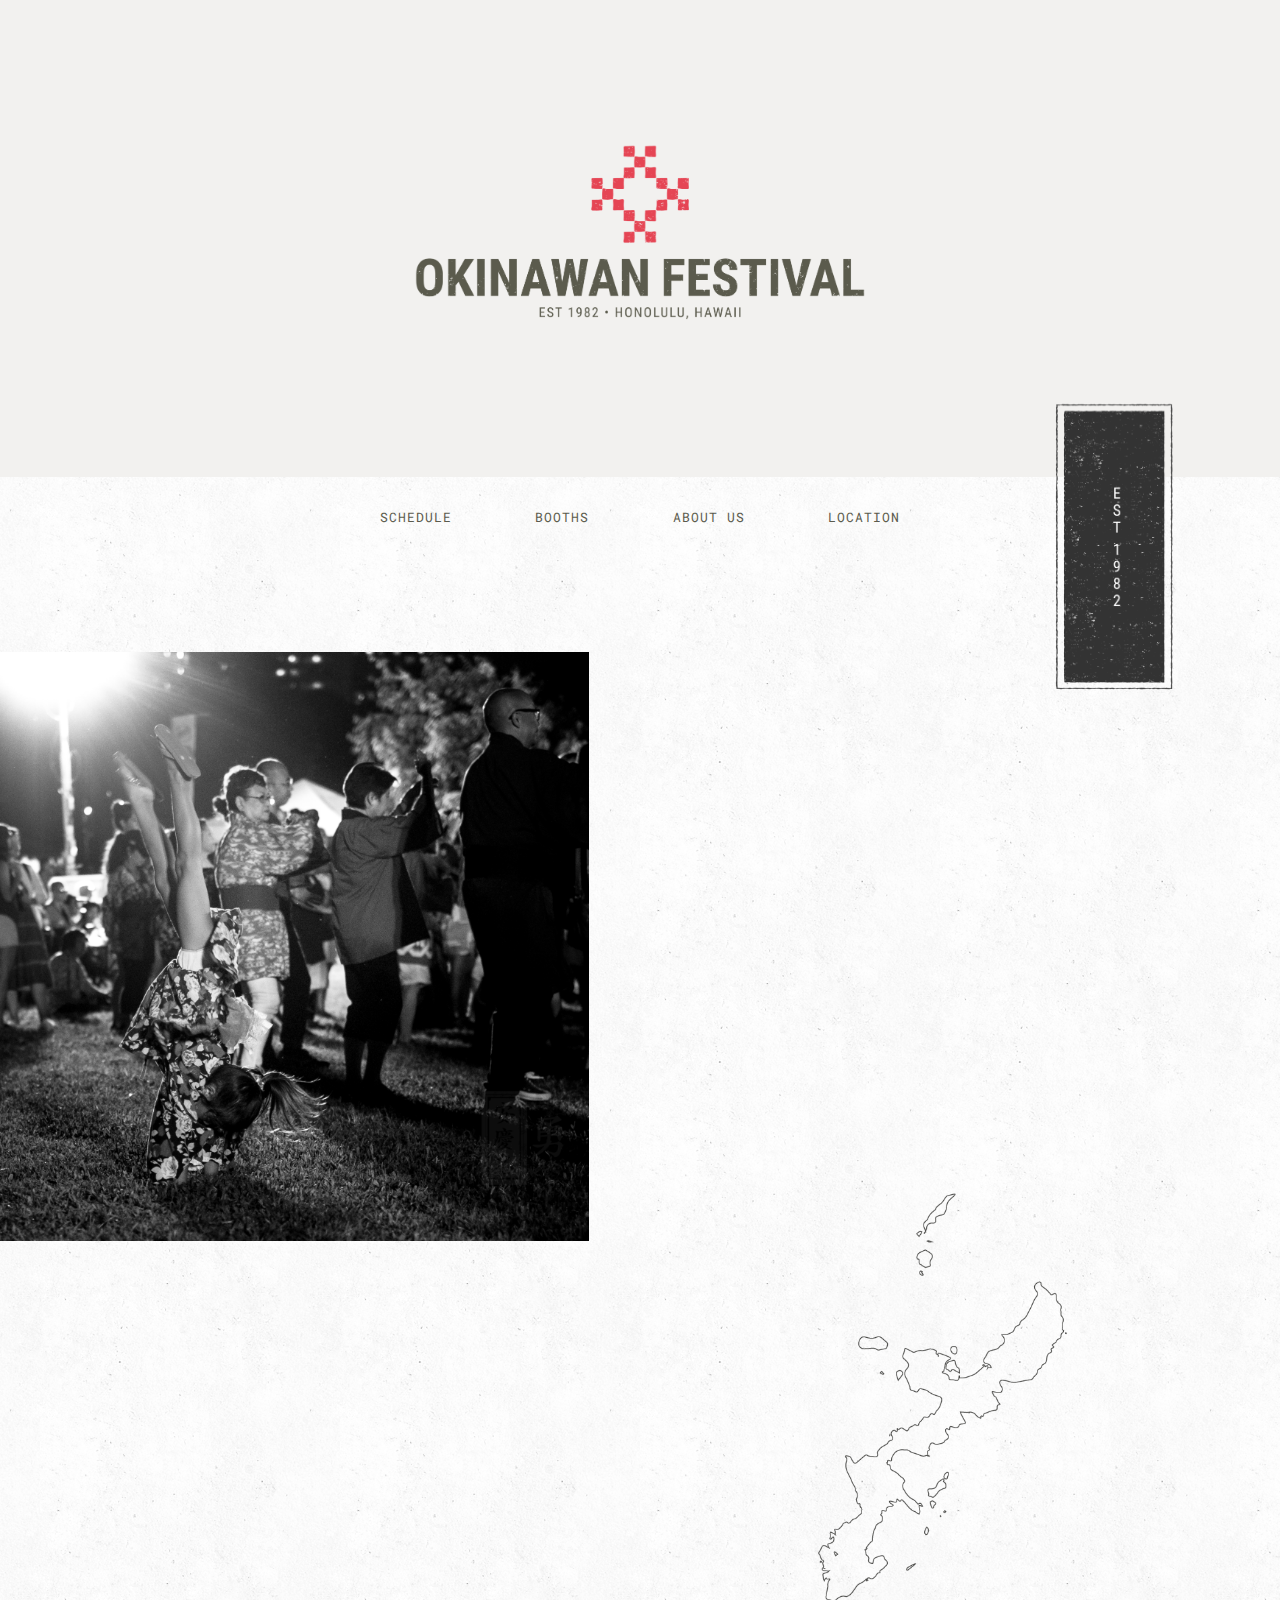
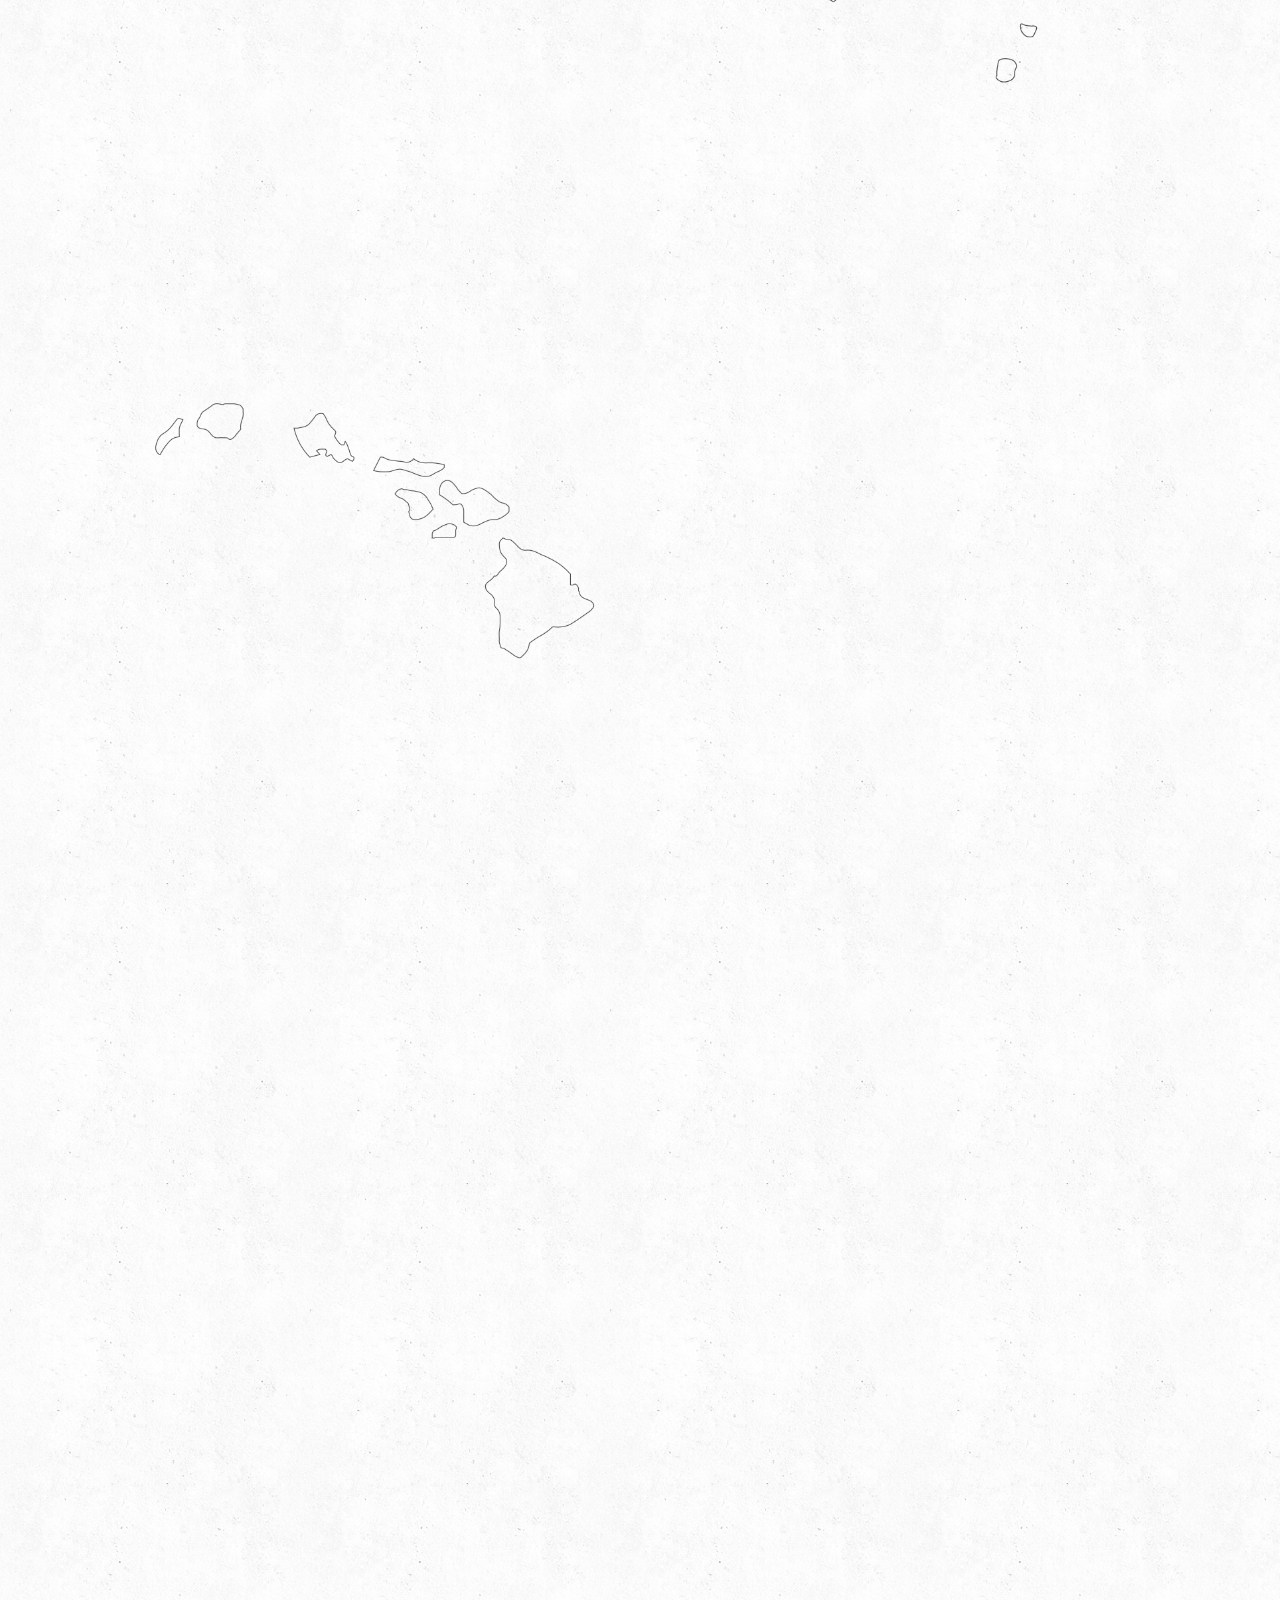
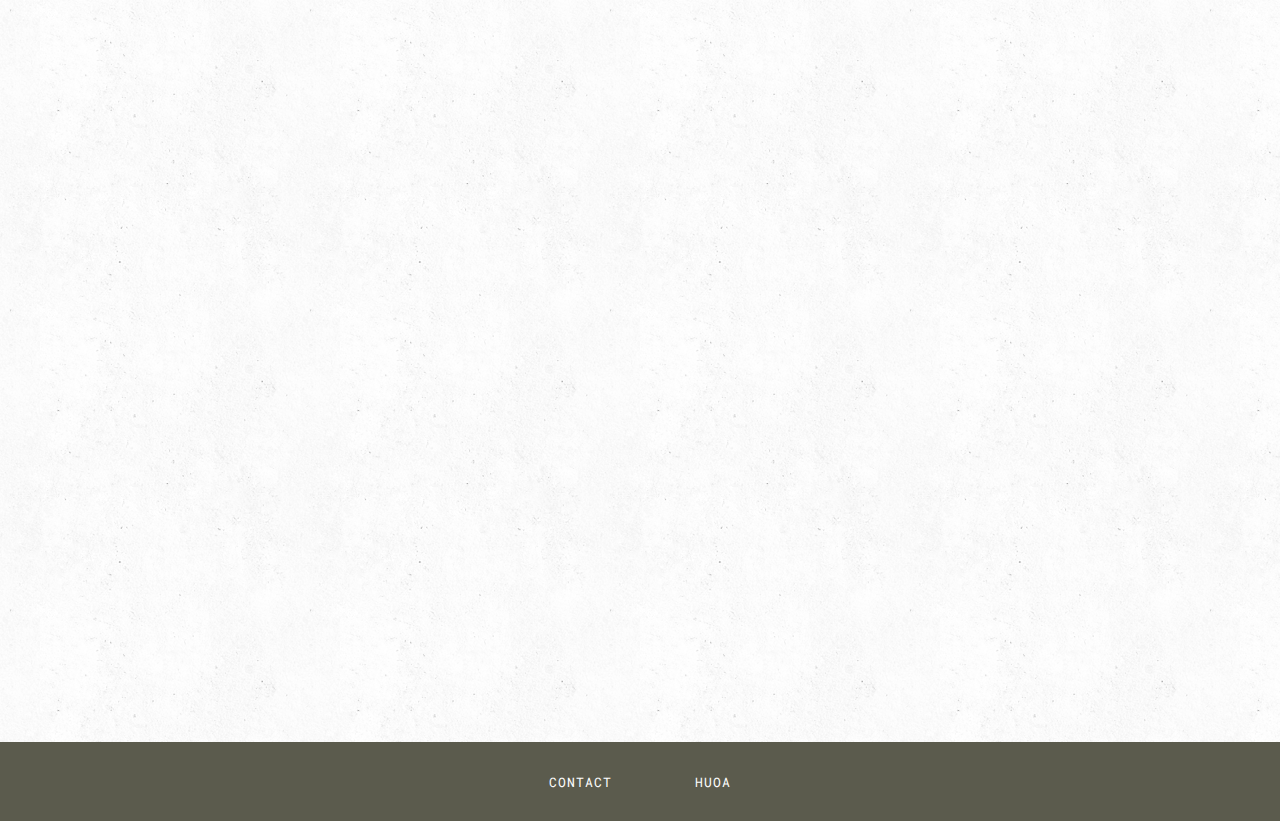
==== index.html @ 2ded5809 "crit" ====
<!doctype html>
<html lang="en">
<head>
<meta charset="utf-8" />
<title>Okinawan Festival</title> 

<!-- HTML5 -->
<!--[if lt IE 9]>
    <script src="http://html5shim.googlecode.com/svn/trunk/html5.js"></script>
<![endif]-->
    
<!-- VIEWPORT FOR MOBILE -->
<meta name="viewport" content="width=device-width, initial-scale=1" />
    
<!-- MAIN CSS FILE -->    
<link href="css/style.css" rel="stylesheet" type="text/css" />
    

 

    
<link href="https://fonts.googleapis.com/css?family=Roboto+Condensed:300,400,700" rel="stylesheet"> 
    
<link href="https://fonts.googleapis.com/css?family=Noto+Serif:400,400i,700,700i" rel="stylesheet">
    
<link href="https://fonts.googleapis.com/css?family=Roboto+Mono:300,400,500,700" rel="stylesheet">
    
<link href="https://fonts.googleapis.com/css?family=Roboto:100,100i,300,400,500,700,900" rel="stylesheet">

    

    
  

 
</head>

<body> 
    
<header class="site-header toggle-nav">
    
    <div class="site-branding">
        
            
            <h1><a href="index.html"></a></h1>
        </div>
    
    
     <section class="hero text-centered">
            <img src="img/okinawan-festival-logo.png" class="scale-with-grid logo">
           
        </section>
    
   
        <nav class="site-navigation">
        
            
            
            
            <div class="menu-button navicon">NAVICON</div>
            <ul class="nav">
                
                
                <li><a href="schedule.html">SCHEDULE</a></li>
                <li><a href="booths.html">BOOTHS</a></li>
                <li><a href="about.html">ABOUT US</a>
                </li> 
                <li><a href="location.html">LOCATION</a>
                </li> 
            </ul>
        </nav>
         
</header>

<main class="site-main home">
    

<img src="img/banner-2.png" class="banner">
        

<div class="one-half column story-image">
    <img src="img/girl-handstand.jpg" class="scale-with-grid girl" alt="placeholder">
</div>
        
          

    <div class="container half-container">
        
        <div class="row orderswap ourstory">
                
            
            
            
                
                <div id="ourstory" class="one-half column">
                    
                  
                    
                    
                    <div class="partial-column">
                        
                        
                    <div class="rectangle"></div><h2>OUR STORY</h2>
                    <p>Attracting more than 50,000 visitors annually, the Okinawan Festival has become the premiere annual event of the Hawaii United Okinawa Association. Proceeds from the festival support the HUOA's mission of preserving, promoting and sharing the Okinawan culture.</p>
                    <h3><a class="button" href="about.html">LEARN MORE</a></h3>
                </div>
                </div>
            
            
        
                
            </div>
        
        
    </div><!-- END CONTAINER -->
    
    
 
        
   <img src="/img/okinawa.png" class="okinawa-islands">
        
        
        

    <div class="container">
        
        
        <section>
            <div class="row orderswap ourentertainment">
                <div class="one-half column ent-image">
                    <img src="img/drummer.jpg" class="scale-with-grid" alt="placeholder">
                </div>
                
                <div class="one-half column ent">
                    <div class="partial-column">
                    <div class="rectangle"></div>
                    <h2>OUR<br>ENTERTAINMENT</h2>
                    <p>Enjoy continuous live performances by entertainers from Okinawa &amp; the local Okinawan community. Join us for our Festival Bon Dance, Saturday night only, to help honor our ancestors through ceremonial music &amp; dance.</p>
                    <h3><a class="button" href="schedule.html">VIEW SCHEDULE</a></h3>
                        
                        
                        
                </div>
                </div>
            </div>
            
        </section>

            
              </div> <!-- END CONTAINER --> 
          
             
    
     <img src="/img/hawaiian-islands.png" class="hawaiian-islands">
    
            
        <div class="container">
            
            <div class="row ourgoods">
                <div class="one-half column goods-image">
                    <img src="img/andagi.jpg" class="scale-with-grid" alt="placeholder">
                </div>
                
                <div class="one-half column goods">
                    <div class="partial-column">
                    <div class="rectangle"></div><h2>OUR GOODS &amp; EXHIBITS</h2>
                    <p>Sample from a variety of delicious Okinawan-style dishes. Explore original arts and crafts by local artisans and learn about Okinawan history and culture at our cultural exhibits.  </p>
                    <h3><a class="button" href="booths.html">VIEW BOOTHS</a></h3>
                        
                        
                       
                </div>
                </div>
                
            </div>
            
            
            </div> <!-- END CONTAINER --> 
    
    
   
          
            
    
    
    
    
        <div class="container">
            
            
            
           
            
            <div class="row orderswap ourlocation">
                
                <div class="one-half column location-image">
                    <img src="img/DSF1550.jpg" class="diamondhead scale-with-grid" alt="placeholder">
                    
                </div>
                
                
                <div class="one-half column location">
                    <div class="partial-column">
                    <div class="rectangle"></div><h2>OUR LOCATION</h2>
                    <p>Need directions? Find out how to get here and where to park. Learn where everything is located at the festival and map out your day.</p>
                    <h3><a class="button" href="location.html">VIEW EVENT MAP</a></h3>
                </div>
                </div>
                
                
                
            </div> 
            
            
        
        
    </div><!-- END CONTAINER -->
    
    
    
    
    <!--    
    <section class="superlightgrey">
        <div class="container">
            <div class="row">
                <div class="one-whole column text-centered">
                    <h2>Heading 2</h2>
                    <blockquote>
                        This is a blockquote. Donec sed rhoncus massa. Suspendisse rutrum viverra felis. Vestibulum augue lacus, ullamcorper non suscipit nec, ornare et mauris. Proin mattis fermentum nibh quis gravida.
                        <cite>Citation Source</cite>
                    </blockquote>
                </div>
            </div>
        </div>
    </section> 
    -->
    
</main>
    
<footer class="site-footer">
   
        <nav class="site-navigation">
            <ul class="nav group">
                <li><a href="index.html">CONTACT</a></li>
                <li><a href="pages.html">HUOA</a></li>
            </ul>
        </nav>
   
</footer>

<!-- MAIN JS -->
<script src="js/script.js"></script>
    
<script src="js/jquery-3.2.0.min.js"></script>

    <script src="js/jquery.waypoints.min.js"></script>
    
    
<!-- WAYPOINTS -->

       <script type="text/javascript">

        $(document).ready(function() {



                // SCROLLTOP
            
      
            
            $(window).scroll(function() {

                if( $(this).scrollTop() > 200) {
                    $('.story-image').addClass('story-image-fadein');
                    $('.site-header.sticky .logo-collapsed').addClass('animated fadeIn');
                    
                    
                
                } else {
                    $('.site-header').removeClass('sticky');
                    
                 
                }

            });
            
            
            

            $(window).scroll(function() {

                if( $(this).scrollTop() > 180) {
                    $('.ourstory').addClass('ourstoryfadein');
                    $('.site-header.sticky .logo-collapsed').addClass('animated fadeIn');
                    
                    
                
                } else {
                    $('.site-header').removeClass('sticky');
                    
                 
                }

            });
            
            
            
            $(window).scroll(function() {

                if( $(this).scrollTop() > 900) {
                    $('.ent').addClass('ourentertainmentfadein');
                    $('.site-header.sticky .logo-collapsed').addClass('animated fadeIn');
                    
                    
                
                } else {
                    $('.site-header').removeClass('sticky');
                    
                 
                }

            });
            
            
           
            $(window).scroll(function() {

                if( $(this).scrollTop() > 1100) {
                    $('.ent-image').addClass('ent-image-fadein');
                    $('.site-header.sticky .logo-collapsed').addClass('animated fadeIn');
                    
                    
                
                } else {
                    $('.site-header').removeClass('sticky');
                    
                 
                }

            });
            
            
            
            
            $(window).scroll(function() {

                if( $(this).scrollTop() > 1800) {
                    $('.goods').addClass('goods-fadein');
                    $('.site-header.sticky .logo-collapsed').addClass('animated fadeIn');
                    
                    
                
                } else {
                    $('.site-header').removeClass('sticky');
                    
                 
                }

            });
            
            
            
             $(window).scroll(function() {

                if( $(this).scrollTop() > 2000) {
                    $('.goods-image').addClass('goods-image-fadein');
                    $('.site-header.sticky .logo-collapsed').addClass('animated fadeIn');
                    
                    
                
                } else {
                    $('.site-header').removeClass('sticky');
                    
                 
                }

            });
            
            
            
             $(window).scroll(function() {

                if( $(this).scrollTop() > 2600) {
                    $('.location').addClass('location-fadein');
                    $('.site-header.sticky .logo-collapsed').addClass('animated fadeIn');
                    
                    
                
                } else {
                    $('.site-header').removeClass('sticky');
                    
                 
                }

            });
            
            
            
            $(window).scroll(function() {

                if( $(this).scrollTop() > 2900) {
                    $('.location-image').addClass('location-image-fadein');
                    $('.site-header.sticky .logo-collapsed').addClass('animated fadeIn');
                    
                    
                
                } else {
                    $('.site-header').removeClass('sticky');
                    
                 
                }

            });
            
            



             $(window).scroll(function() {

                if( $(this).scrollTop() > 235) {
                    $('.hero').addClass('sticky');
                } else {
                    $('.hero').removeClass('sticky');
                }

            });

    });

    </script> 
    
    
    
</body>
</html>
---- css/style.css ----
/* #BASE CSS (Initital Setup)
---------------------------------
    #BASE START
        #HTML5
    #BASE CONTENT
        #TYPOGRAPHY
            #BODY
            #HEADINGS
            #PARAGRAPHS
            #LINKS
            #LISTS
            #HELPERS
        #MEDIA
            #IMAGES
        #COMPONENTS
            #BUTTONS
    #BASE LAYOUT
        #MEDIAQUERIES
        #CONTAINER
        #GRID SYSTEM
            #CLEARFIX
    #BASE SITE
        #SITE STRUCTURE
            #HEADER
                #SITE-BRANDING (LOGO)
            #FOOTER
            #SECTIONS
            #SUB PAGES
        #SITE NAVIGATION
            #TOGGLE-NAV (Default for Small Screens)
--------------------------------- */
/* #HTML5 */
header, section, footer, aside, nav, main, article, figure {
  display: block; }

/* #TYPOGRAPHY  */
/* Reference
	62.5%  => 10px
	68.8%  => 11px
	75%    => 12px
	81.3%  => 13px
	87.5%  => 14px
	100%   => 16px
	112.5% => 18px
	125%   => 20px
*/
body p {
  font-family: 'Lora';
  font-size: 9.5pt;
  /* 14px; */
  /*font-size: 78%; /* 14px; */
  line-height: 1.75em;
  /* 14px x 1.5em = 21px */
  font-weight: 400;
  color: #666;
  margin-bottom: 0em; }

/* #HEADINGS
    Based on a Traditional Typographic Scale
    48, 36, 24, 21, 18, 16
*/
h1 {
  font-family: "Roboto Condensed", Helvetica, Arial, sans-serif;
  font-weight: normal;
  margin: 0em 0; }

h2 {
  font-family: "Roboto Condensed", Helvetica, Arial, sans-serif;
  margin: .5em 0; }

h1 {
  font-size: 1em;
  /* 48px / 16px = 3em */
  line-height: 1em;
  font-weight: 600;
  letter-spacing: 3px; }

h2 {
  font-size: 2em;
  /* 36px / 16px = 2.25em */
  line-height: 1.1em;
  font-weight: 700;
  color: #cbc0ae;
  letter-spacing: 1px; }

h3 {
  font-size: .7em;
  /* 24px / 16px = 1.5em */
  line-height: 1.2em;
  font-family: 'Roboto Mono', Helvetica, Arial, sans-serif; }

h4 {
  font-size: 1.3125em;
  /* 21px / 16px = 1.3125em */
  line-height: 1.3em; }

h5 {
  font-size: 1.125em;
  /* 18px / 16px = 1.125em */
  line-height: 1.4em; }

h6 {
  font-size: 1em;
  /* 16px / 16px = 1em */
  line-height: 1.5em; }

/* #PARAGRAPHS */
p {
  margin: 0 0 .5em 0; }

/* #LINKS */
a {
  color: #555;
  text-decoration: none;
  font-weight: 400;
  letter-spacing: 1px; }

a:hover {
  color: #dc5d64;
  letter-spacing: 1px; }

/* #LISTS */
ul, ol, li {
  margin: 0;
  padding: 0; }

ul, ol {
  padding-bottom: 1em; }

ul li ul, ul li ol, ol li ul, ol li ol {
  margin: 0;
  padding-bottom: 0; }

li {
  margin-left: 1.875em; }

/* #BLOCK QUOTES  */
blockquote {
  font-size: 1.142em;
  margin: 1.5em 0;
  padding: 1.5em;
  border-top: 0px solid #ccc;
  border-bottom: 0px solid #ccc; }

blockquote cite {
  display: block;
  opacity: .8;
  font-size: .875em; }

blockquote cite:before {
  content: '\2014';
  margin-right: .25em; }

/* #HELPERS */
.text-centered {
  text-align: center; }

.hidden {
  position: absolute;
  top: -9999px;
  left: -9999px; }

.subheader {
  color: #999;
  margin-top: 1em;
  font-style: normal;
  font-weight: normal;
  clear: both; }

/* HORIZONTAL RULES */
hr {
  border: 0;
  height: 1px;
  background: #ddd;
  margin: 2em 0; }

/* #CODE  */
pre, code {
  font-family: "Courier New", Courier, "Lucida Sans Typewriter", "Lucida Typewriter", monospace;
  font-size: .875em; }

pre {
  margin: 1.5em 0 3em 0;
  line-height: 1.2em; }

code {
  display: block;
  padding: 1em 1.875em;
  background: #f9f9f9;
  border: 1px solid #ccc;
  border-left: 2px solid #ccc;
  overflow-x: auto; }

/* #MEDIA  */
/* #IMAGES */
img.scale-with-grid {
  max-width: 100%;
  height: auto; }

img.float-left {
  float: left;
  margin-right: 1em;
  margin-bottom: 1em;
  clear: both; }

/* Circular images */
img.circular {
  border-radius: 100%; }

/* VIDEO */
.video {
  width: 100%;
  position: relative;
  padding-bottom: 56.25%;
  /* 16:9 */
  padding-top: 25px;
  height: 0;
  margin-bottom: 1em; }
  .video iframe {
    position: absolute;
    top: 0;
    left: 0;
    width: 100%;
    height: 100%; }

/* #COMPONENTS  */
/* #BUTTONS */
button {
  font-size: inherit; }

button, a.button {
  display: inline-block;
  background-color: none;
  border-bottom: 2px solid #dc5d64;
  padding: .35em 0em;
  margin-top: 0em;
  margin-bottom: .5em;
  cursor: pointer;
  line-height: 1em;
  -webkit-transition: all .3s ease;
  -o-transition: all .3s ease;
  transition: all .3s ease;
  color: #dc5d64; }

button.alt, a.button.alt {
  background-color: rgba(255, 255, 255, 0);
  border: 2px solid #dc5d64;
  color: #dc5d64;
  -webkit-transition: all .3s ease;
  -o-transition: all .3s ease;
  transition: all .3s ease; }

button:hover, a.button:hover {
  background-color: rgba(255, 255, 255, 0);
  border-bottom: solid 2px #333;
  text-decoration: none;
  -webkit-transition: all .5s ease;
  -o-transition: all .5s ease;
  transition: all .5s ease;
  color: #333; }

/* #ACCORDIAN */
.accordian {
  border-top: 1px solid #eee;
  border-bottom: 1px solid #eee;
  margin-top: 2em; }
  .accordian + .accordian {
    border-top: none;
    margin-top: 0; }
  .accordian .collapsible {
    opacity: 0;
    max-height: 0;
    -webkit-transition: 0.2s ease-in-out all;
    -o-transition: 0.2s ease-in-out all;
    transition: 0.2s ease-in-out all;
    padding: 0 1.5em;
    overflow: hidden; }
  .accordian.open .collapsible {
    opacity: 1;
    max-height: 2000px;
    padding: 1em 1.5em 3em 1.5em; }
  .accordian h4 {
    margin: 0;
    padding: 1.5em 1em; }
    .accordian h4 span.light {
      margin-left: .3em;
      font-weight: normal; }
    .accordian h4:hover {
      background: rgba(0, 0, 0, 0.03);
      cursor: pointer; }
  .accordian:last-of-type {
    margin-bottom: 3em; }
  .accordian p:last-of-type {
    margin-bottom: 0; }
  .accordian:after {
    content: "";
    display: table;
    clear: both; }

/* ACCORDIAN ARROWS */
.accordian .arrow {
  width: 0;
  height: 0;
  border-left: 5px solid transparent;
  border-right: 5px solid transparent;
  border-top: 5px solid #888;
  border-bottom: 1px solid transparent;
  display: inline-block;
  float: right;
  margin-top: .5em;
  margin-bottom: 0;
  margin-left: .5em;
  margin-right: .2em; }
  .accordian .arrow.up {
    border-bottom: 5px solid #888;
    border-top: none;
    margin-bottom: 2px; }

.accordian.open .arrow {
  border-bottom: 5px solid #888;
  border-top: none;
  margin-bottom: 2px; }

/* LAYOUT */
/*
#MEDIA QUERIES (Mobile First)
	#DEFAULT+ (Mobile First - Default Settings in the CSS Above)
	#SMALL- (Mobile Only Overrides) - max-width: 767px
	#MEDIUM+ (Tablet) - min-width: 768px
	#LARGE+ (Desktop) - min-width: 1050px
	#EXTRALARGE+ (Desktop+) - min-width: 1250px  */
/* SMALL+ (Mobile First Defaults) */
body {
  margin: 0;
  padding: 0; }

.container {
  width: 92%;
  margin: 0 auto;
  padding: 0 4%; }

/* SMALL- MEDIA QUERY (e.g. for mobile overrides) */
@media (max-width: 767px) {
  /* Inherits Small/Mobile Body Type from Above */
  /* Inherits Small/Mobile Fluid Width from Above */ }

/* #MEDIUM+ MEDIA QUERY */
@media (min-width: 768px) {
  /* Inherits Small/Mobile Body Type from Above */
  /* Inherits Small/Mobile Fluid Width from Above */ }

/* #LARGE+ MEDIA QUERY */
@media (min-width: 1050px) {
  /* LARGE BODY TYPE */
  body {
    font-size: 100%;
    /* 16px; */ }
  /* FIXED WIDTH */
  .container {
    width: 900px;
    padding: 0 50px; } }

/* #EXTRA-LARGE+ MEDIA QUERY */
@media (min-width: 1250px) {
  /* EXTRA-LARGE BODY TYPE */
  body {
    font-size: 112.5%;
    /* 18px; */ }
  /* FIXED WIDTH */
  .container {
    width: 1100px; } }

/* Default Grid (on SMALL+ Screen Sizes) */
.row {
  margin: 0; }

.column {
  margin: 0 0 .5em 0; }

/* Medium Grid (on MEDIUM+ Screen Sizes) */
@media (min-width: 768px) {
  .column {
    float: left;
    margin-right: 8%; }
  .column:last-child {
    margin-right: 0; }
  .column.centered {
    float: none;
    margin-left: auto;
    margin-right: auto; }
  .one-whole.column {
    width: 100%; }
  .one-half.column {
    width: 46%; }
  .one-third.column {
    width: 28%; }
  .two-thirds.column {
    width: 64%; }
  .one-fourth.column {
    width: 19%; }
  .one-fifth.column {
    width: 13.6%; }
  .four-fifths.column {
    width: 77%; } }

/* #CLEARFIXES */
.group:after,
.row:after,
.container:after,
.nav:after {
  content: "";
  display: table;
  clear: both;
  font-size: 0; }

/* Header & Footer */
body {
  background: #fff; }

/* Header & Footer */
.site-header a,
.site-footer a {
  color: #fff; }

.site-header a:hover,
.site-footer a:hover {
  color: #dc5d64;
  text-decoration: none; }

/* Header Only */
.site-header {
  background: #fff;
  border-bottom: 0px solid #ccc; }
  .site-header .container {
    padding-top: .5em; }
    @media (min-width: 768px) {
      .site-header .container {
        padding-top: .75em; } }

/* Site Branding */
.site-branding {
  display: block;
  width: 100%;
  padding-bottom: 25px; }
  .site-branding .logo-small {
    height: 100px;
    width: auto;
    padding-top: 20px;
    padding-left: 30px;
    padding-bottom: 25px; }
  .site-branding h1 {
    font-size: 1.5em;
    font-weight: normal;
    font-style: normal;
    margin: 0 auto;
    color: #999;
    padding: .5em 0 .1em 0; }
    .site-branding h1 a {
      font-weight: bold; }

@media (max-width: 767px) {
  .site-branding {
    display: block;
    width: 100%;
    padding-bottom: 50px; }
    .site-branding .logo-small {
      display: block;
      margin: 0 auto;
      padding-left: 0; } }

/* Footer Only */
.site-footer {
  background: #5b5b4d;
  border-top: 0px solid #ccc;
  margin-top: 0px; }
  .site-footer .site-navigation a {
    color: #fff; }
  .site-footer a:hover {
    color: #dc5d64;
    text-decoration: none; }
  .site-footer .container {
    padding-top: .25em;
    padding-bottom: .25em; }
    @media (min-width: 768px) {
      .site-footer .container {
        padding-bottom: .5em; } }

.logo {
  display: inline-block;
  width: 450px; }

/* Main Site Section (Main Content Area) */
.site-main {
  padding-top: 150px;
  background: url("/img/white-wall.png");
  background-repeat: repeat;
  background-size: auto;
  background-position: top; }
  .site-main a.button {
    margin-top: 1.5em; }
  .site-main .rectangle {
    height: 3px;
    width: 40px;
    background-color: #cbc0ae;
    display: block;
    float: left;
    margin: 1em .25em 20em 0em; }

@media (max-width: 767px) {
  .site-main.home {
    padding-top: 0; } }

div.subhead {
  display: block;
  margin: 0 auto;
  width: 45%;
  padding-top: 0em; }
  div.subhead h3 {
    font-family: 'Lora';
    font-size: .88em;
    font-weight: 400;
    font-style: normal;
    color: #777;
    line-height: 150%;
    padding-top: 0px;
    font-style: italic; }

.banner {
  position: absolute;
  width: 130px;
  right: 100px;
  top: 400px; }

@media (max-width: 767px) {
  .site-main .rectangle {
    display: none; } }

@media (max-width: 767px) {
  .site-main {
    padding-top: 0;
    padding-top: 25px; }
  .handstand {
    display: block; } }

@media (min-width: 768px) {
  .handstand {
    height: auto;
    width: 45%;
    position: absolute;
    display: block; }
  .half-container {
    position: relative; }
  .half-container .row {
    position: absolute;
    top: 0;
    padding-right: 30px; }
  #ourstory {
    padding-top: 200px; } }

.partial-column {
  width: 85%;
  height: auto;
  display: block; }

@media (max-width: 767px) {
  .partial-column {
    width: 85%;
    height: auto;
    display: block;
    margin: 0 auto;
    text-align: center; } }

.ourstory {
  opacity: 0;
  padding-top: 1.2em; }

.ourstoryfadein {
  opacity: 1;
  padding-top: 0em;
  -webkit-transition: all 1.5s ease;
  -o-transition: all 1.5s ease;
  transition: all 1.5s ease; }

.story-image {
  opacity: 1;
  margin-top: 0em;
  -webkit-transition: all 1.75s ease;
  -o-transition: all 1.75s ease;
  transition: all 1.75s ease; }

.girl {
  padding-top: 25px;
  width: 700px; }

@media (max-width: 767px) {
  .girl {
    padding-top: 0px;
    width: 700px; } }

.story-image-fadein {
  opacity: 1;
  margin-top: 0em;
  -webkit-transition: all 1.75s ease;
  -o-transition: all 1.75s ease;
  transition: all 1.75s ease; }

div.one-half.column img {
  display: block; }

.okinawa-islands {
  width: 16em;
  height: auto;
  position: absolute;
  right: 200px;
  top: 1180px; }

@media (max-width: 767px) {
  .okinawa-islands {
    display: none; } }

.hawaiian-islands {
  width: 25em;
  height: auto;
  position: absolute;
  left: 150px;
  top: 2000px; }

@media (max-width: 767px) {
  .hawaiian-islands {
    display: none; } }

@media (max-width: 767px) {
  div.one-half.column img {
    display: block; }
  #ourstory {
    padding-top: 0px; } }

.ourentertainment .one-half.column {
  padding-top: 10em; }

.ourentertainment img {
  padding-top: 15em; }

.ent {
  opacity: 0;
  margin-top: 1.2em; }

.ourentertainmentfadein {
  opacity: 1;
  margin-top: 0em;
  -webkit-transition: all 1.5s ease;
  -o-transition: all 1.5s ease;
  transition: all 1.5s ease; }

.ent-image {
  opacity: 0;
  margin-top: 1em; }

.ent-image-fadein {
  opacity: 1;
  margin-top: 0em;
  -webkit-transition: all 1.75s ease;
  -o-transition: all 1.75s ease;
  transition: all 1.75s ease; }

@media (max-width: 767px) {
  .ourentertainment {
    margin-bottom: 2em; }
    .ourentertainment .one-half.column {
      padding-top: 0px; }
    .ourentertainment img {
      padding-top: 0px; } }

.pattern {
  height: 250px;
  position: absolute; }

.ourgoods .one-half.column {
  padding-top: 10em; }

.ourgoods img {
  padding-top: 12em; }

@media (max-width: 767px) {
  .ourgoods {
    margin-bottom: 2em; }
    .ourgoods .one-half.column {
      padding-top: 0em; }
    .ourgoods img {
      padding-top: 0em; } }

.goods {
  opacity: 0;
  margin-top: 1.2em; }

.goods-fadein {
  opacity: 1;
  margin-top: 0em;
  -webkit-transition: all 1.5s ease;
  -o-transition: all 1.5s ease;
  transition: all 1.5s ease; }

.goods-image {
  opacity: 0;
  margin-top: 1em; }

.goods-image-fadein {
  opacity: 1;
  -webkit-transition: all 1.75s ease;
  -o-transition: all 1.75s ease;
  transition: all 1.75s ease;
  margin-top: 0em; }

.ourlocation .one-half.column {
  padding-top: 15em;
  padding-bottom: 15em; }

.ourlocation img {
  padding-top: 12em; }

@media (max-width: 767px) {
  .ourlocation {
    margin-bottom: 2em; }
    .ourlocation .one-half.column {
      padding-top: 0em;
      padding-bottom: 1em; }
    .ourlocation img {
      padding-top: 0em; } }

.diamondhead {
  display: block; }

.location {
  opacity: 0;
  margin-top: 1.2em; }

.location-fadein {
  opacity: 1;
  margin-top: 0em;
  -webkit-transition: all 1.5s ease;
  -o-transition: all 1.5s ease;
  transition: all 1.5s ease; }

.location-image {
  opacity: 0;
  margin-top: 1em; }

.location-image-fadein {
  opacity: 1;
  -webkit-transition: all 1.75s ease;
  -o-transition: all 1.75s ease;
  transition: all 1.75s ease;
  margin-top: 0em; }

/* Main Sections */
section {
  padding: 0em 0; }

/* Hero Sections */
.container .hero {
  position: relative;
  top: 2em;
  margin-bottom: 3em; }

.hero {
  background-repeat: no-repeat;
  background-size: cover;
  background-position: center;
  border-top: none;
  padding: 8em 1em 8em 1em;
  margin-bottom: 0em;
  background-color: #f2f1ef; }
  .hero h1, .hero h2 {
    font-size: 2.2em;
    line-height: 1.1em;
    max-width: 10em;
    color: #dc5d64;
    padding-bottom: 0em; }
  .hero p {
    max-width: 22em; }
  .hero.text-centered h1, .hero.text-centered h2, .hero.text-centered h3, .hero.text-centered h4, .hero.text-centered h5, .hero.text-centered h6, .hero.text-centered p {
    margin-left: auto;
    margin-right: auto; }
  .hero.full-width {
    margin-top: 0;
    margin-bottom: 0; }

/* Colored Sections */
section.superlightgrey {
  background: #f9f9f9;
  padding: 5em 0 2em 0; }

section.lightgrey {
  background: #e0e0e0;
  padding: 5em 0 2em 0; }

section.darkgrey {
  background: #222;
  color: #fff;
  padding: 5em 0 2em 0; }

section.nav {
  background-color: #4e4755;
  height: 15px; }

section.hero.superlightgrey, section.hero.lightgrey, section.hero.darkgrey {
  padding: 6em 1em 5em 1em; }

/* Sub Pages with Multiple Column Layout */
@media (min-width: 768px) {
  .subpage-sidebar {
    float: left;
    width: 21%;
    padding-right: 4%; } }

.subpage-sidebar .subheader {
  font-size: 1em;
  font-style: normal;
  font-weight: normal;
  margin-top: .5em;
  margin-bottom: 0;
  padding: .5em 0;
  border-bottom: 0px solid #ccc;
  text-transform: uppercase;
  letter-spacing: .1em;
  color: #999; }

.subpage-main {
  margin-bottom: 0em; }
  @media (min-width: 768px) {
    .subpage-main {
      float: right;
      width: 70%;
      padding-left: 4%;
      border-left: 0px solid #ccc; } }
  .subpage-main section:first-child {
    padding-top: 0; }
  .subpage-main section:last-child {
    padding-bottom: 0em; }

.subpage-navigation {
  font-family: "Roboto Mono", Helvetica, Arial, sans-serif;
  padding: 0; }
  .subpage-navigation ul li {
    list-style: none;
    margin-left: 0; }
    .subpage-navigation ul li a {
      text-decoration: none;
      display: block;
      padding: .5em .875em;
      border-bottom: 0px solid #ccc; }
    .subpage-navigation ul li ul {
      border-top: none; }
      .subpage-navigation ul li ul li a {
        padding-left: 1.875em; }

main.test {
  z-index: 2; }

section.hero.text-centered.hero-video {
  margin-top: 0px;
  background-color: none;
  opacity: 1;
  z-index: 0; }

video {
  width: 100%;
  max-width: 100%; }

.hero-wrapper {
  position: relative;
  bottom: 0;
  right: 0;
  height: auto;
  width: auto;
  min-height: 100%;
  min-width: 100%;
  z-index: 0;
  overflow: hidden; }

.hero-about {
  background: -webkit-gradient(linear, left top, left bottom, from(rgba(35, 34, 32, 0.65)), to(rgba(35, 34, 32, 0.65))), url("/img/DSC_9577100904.jpg");
  background: -webkit-linear-gradient(rgba(35, 34, 32, 0.65), rgba(35, 34, 32, 0.65)), url("/img/DSC_9577100904.jpg");
  background: -o-linear-gradient(rgba(35, 34, 32, 0.65), rgba(35, 34, 32, 0.65)), url("/img/DSC_9577100904.jpg");
  background: linear-gradient(rgba(35, 34, 32, 0.65), rgba(35, 34, 32, 0.65)), url("/img/DSC_9577100904.jpg");
  background-repeat: no-repeat;
  background-size: cover;
  background-position: center;
  border-top: none;
  padding: 8em 1em 8em 1em;
  margin-bottom: 0em; }
  .hero-about h1 {
    color: #fff; }
  .hero-about .subhead h3 {
    color: #fff; }

div.aboutus {
  display: block;
  margin: 0 auto;
  width: 50%;
  padding: 1em 0; }
  div.aboutus p {
    margin-bottom: 15px; }
  div.aboutus p:last-child {
    margin-bottom: 200px; }
  div.aboutus .rectangle {
    height: 3px;
    width: 40px;
    background-color: #cbc0ae;
    display: block;
    float: left;
    margin: 1.9em 1em 7em 0em; }
  div.aboutus #rectangle {
    height: 3px;
    width: 40px;
    background-color: #cbc0ae;
    display: block;
    float: left;
    margin: 1.9em 1em 25em 0em; }

@media (max-width: 767px) {
  div.aboutus {
    width: 90%; }
    div.aboutus p {
      margin-bottom: 10px; }
    div.aboutus .rectangle {
      display: none; }
    div.aboutus #rectangle {
      display: none; } }

.hero-schedule {
  background: -webkit-gradient(linear, left top, left bottom, from(rgba(35, 34, 32, 0.7)), to(rgba(35, 34, 32, 0.7))), url("/img/DSF2089.jpg");
  background: -webkit-linear-gradient(rgba(35, 34, 32, 0.7), rgba(35, 34, 32, 0.7)), url("/img/DSF2089.jpg");
  background: -o-linear-gradient(rgba(35, 34, 32, 0.7), rgba(35, 34, 32, 0.7)), url("/img/DSF2089.jpg");
  background: linear-gradient(rgba(35, 34, 32, 0.7), rgba(35, 34, 32, 0.7)), url("/img/DSF2089.jpg");
  background-repeat: no-repeat;
  background-size: cover;
  background-position: center;
  border-top: none;
  padding: 8em 1em 8em 1em;
  margin-bottom: 0em; }
  .hero-schedule .subhead h3 {
    color: #fff; }

div.schedule {
  display: block;
  margin: 0 auto;
  width: 75%;
  text-align: left; }
  div.schedule ul li {
    list-style: none; }
  div.schedule .one-fifth.column {
    text-align: right; }
  div.schedule hr {
    display: block;
    margin-top: 0.5em;
    margin-bottom: 1.5em;
    margin-left: auto;
    margin-right: auto;
    height: 1px;
    background-color: #cbc0ae; }
  div.schedule hr.sub {
    display: block;
    margin-top: 0.5em;
    margin-bottom: 2em;
    margin-left: auto;
    margin-right: auto;
    height: 1px;
    background-color: #cbc0ae; }

div.schedule:last-child {
  margin-bottom: 5em; }

.hero-booths {
  background: -webkit-gradient(linear, left top, left bottom, from(rgba(35, 34, 32, 0.65)), to(rgba(35, 34, 32, 0.65))), url("/img/chips.jpg");
  background: -webkit-linear-gradient(rgba(35, 34, 32, 0.65), rgba(35, 34, 32, 0.65)), url("/img/chips.jpg");
  background: -o-linear-gradient(rgba(35, 34, 32, 0.65), rgba(35, 34, 32, 0.65)), url("/img/chips.jpg");
  background: linear-gradient(rgba(35, 34, 32, 0.65), rgba(35, 34, 32, 0.65)), url("/img/chips.jpg");
  backgrosnd-repeat: no-repeat;
  background-size: cover;
  background-position: center;
  border-top: none;
  padding: 8em 1em 8em 1em;
  margin-bottom: 0em; }
  .hero-booths h1 {
    color: #fff; }
  .hero-booths .subhead h3 {
    color: #fff; }

.booths p {
  padding-bottom: 14px; }

div.food {
  display: block;
  margin: 0 auto;
  width: 75%;
  text-align: left;
  padding-bottom: 5em; }
  div.food hr {
    display: block;
    margin-top: 0.5em;
    margin-bottom: 1.25em;
    margin-left: auto;
    margin-right: auto;
    height: 1px;
    background-color: #cbc0ae; }
  div.food ul li {
    list-style: none; }
  @media (max-width: 768px) {
    div.food {
      width: 75%; } }

div.artsandcrafts {
  display: block;
  margin: 0 auto;
  width: 75%;
  padding-bottom: 2em; }
  div.artsandcrafts hr {
    display: block;
    margin-top: 0;
    margin-bottom: 0em;
    margin-left: auto;
    margin-right: auto;
    height: 1px;
    background-color: #cbc0ae; }
  div.artsandcrafts ul li {
    list-style: none; }

div.artsandcrafts-2 {
  display: block;
  margin: 0 auto;
  width: 40%;
  padding-bottom: 5em; }
  div.artsandcrafts-2 hr {
    display: block;
    margin-top: 0.5em;
    margin-bottom: 1.25em;
    margin-left: auto;
    margin-right: auto;
    height: 1px;
    background-color: #cbc0ae; }
  div.artsandcrafts-2 ul li {
    list-style: none; }

/* MENU S */
/* Style the tab */
div.tab {
  overflow: hidden;
  border: 1px solid transparent;
  background-color: transparent;
  display: inline-block;
  text-align: center; }

div.row.tab-div {
  padding-bottom: 2em; }

/* Style the buttons inside the tab */
div.tab button {
  border: 0px solid #dc5d64;
  outline: none;
  cursor: pointer;
  padding: .85em 1.7em;
  -webkit-transition: all 0.3s ease;
  -o-transition: all 0.3s ease;
  transition: all 0.3s ease;
  font-size: .8em;
  text-align: center;
  margin-left: 1em;
  margin-right: 1em;
  background-color: transparent;
  font-family: 'Roboto Condensed', sans-serif;
  letter-spacing: 1px;
  font-weight: 300;
  line-height: 1.5em;
  color: #555;
  border: 1px solid;
  -webkit-border-radius: .25em;
  -moz-border-radius: .25em;
  border-radius: .25em; }

@media (max-width: 767px) {
  div.row.tab-div {
    padding-top: 3em;
    display: block; }
  div.tab {
    display: inline-block;
    float: none;
    margin-left: 0em;
    margin-right: 0em; }
  div.tab button {
    margin-top: 0em;
    margin-left: .5em;
    margin-right: .5em;
    display: block; } }

/* Change background color of buttons on hover */
div.tab button:hover {
  color: #dc5d64;
  -webkit-transition: all .3s ease;
  -o-transition: all .3s ease;
  transition: all .3s ease; }

/* Create an active/current tablink class */
div.tab button.active {
  background-color: transparent;
  color: #dc5d64;
  -webkit-transition: all .3s ease;
  -o-transition: all .3s ease;
  transition: all .3s ease; }

/* Style the tab content */
.tabcontent {
  display: none;
  padding: 6px 12px;
  -webkit-animation: fadeEffect 2s;
  animation: fadeEffect 2s; }

/* Fade in tabs */
/*
@-webkit-keyframes fadeEffect {
    from {opacity: 0;}
    to {opacity: 1;}
}
*/
@-webkit-keyframes fadeEffect {
  from {
    opacity: 0; }
  to {
    opacity: 1; } }
@keyframes fadeEffect {
  from {
    opacity: 0; }
  to {
    opacity: 1; } }

/*LOCATION*/
.hero-location {
  background: -webkit-gradient(linear, left top, left bottom, from(rgba(35, 34, 32, 0.7)), to(rgba(35, 34, 32, 0.7))), url("/img/_DSF1479.jpg");
  background: -webkit-linear-gradient(rgba(35, 34, 32, 0.7), rgba(35, 34, 32, 0.7)), url("/img/_DSF1479.jpg");
  background: -o-linear-gradient(rgba(35, 34, 32, 0.7), rgba(35, 34, 32, 0.7)), url("/img/_DSF1479.jpg");
  background: linear-gradient(rgba(35, 34, 32, 0.7), rgba(35, 34, 32, 0.7)), url("/img/_DSF1479.jpg");
  background-repeat: no-repeat;
  background-size: cover;
  background-position: center;
  border-top: none;
  padding: 8em 1em 8em 1em;
  margin-bottom: 0em; }
  .hero-location .subhead h3 {
    color: #fff; }

/*MAP*/
.event-map {
  display: block;
  margin: 0 auto;
  width: 90%; }
  .event-map hr {
    display: block;
    margin-top: 0.5em;
    margin-bottom: 1.5em;
    margin-left: auto;
    margin-right: auto;
    height: 1px;
    background-color: #cbc0ae; }
  .event-map hr.sub {
    display: block;
    margin-top: 0.5em;
    margin-bottom: 2em;
    margin-left: auto;
    margin-right: auto;
    height: 1px;
    background-color: #cbc0ae; }

.map {
  margin: 0 auto;
  padding: 0% 0 15% 8%;
  width: 90%;
  height: auto;
  opacity: 1; }

.map-fadein {
  margin: 0 auto;
  padding: 0% 0 10% 8%;
  width: 90%;
  height: auto;
  opacity: 1; }

@font-face {
  font-family: 'droid_serifbold';
  src: url("/fonts/droidserif-bold-macroman/DroidSerif-Bold-webfont.eot");
  src: url("/fonts/droidserif-bold-macroman/DroidSerif-Bold-webfont.eot?#iefix") format("embedded-opentype"), url("/fonts/droidserif-bold-macroman/DroidSerif-Bold-webfont.woff2") format("woff2"), url("/fonts/droidserif-bold-macroman/DroidSerif-Bold-webfont.woff") format("woff"), url("/fonts/droidserif-bold-macroman/DroidSerif-Bold-webfont.ttf") format("truetype"), url("/fonts/droidserif-bold-macroman/DroidSerif-Bold-webfont.svg#droid_serifbold") format("svg");
  font-weight: normal;
  font-style: normal; }

/* Sub Pages with Multiple Column Layout */
@media (min-width: 768px) {
  .subpage-sidebar {
    float: left;
    width: 21%;
    padding-right: 4%; } }

.subpage-sidebar .subheader {
  font-size: 1em;
  font-style: normal;
  font-weight: normal;
  margin-top: .5em;
  margin-bottom: 0;
  padding: .5em 0;
  border-bottom: 1px solid #ccc;
  text-transform: uppercase;
  letter-spacing: .1em;
  color: #999; }

@media (min-width: 768px) {
  .subpage-main {
    float: right;
    width: 70%;
    padding-left: 4%;
    border-left: 1px solid #ccc; } }

.subpage-main section:first-child {
  padding-top: 0; }

.subpage-main section:last-child {
  padding-bottom: 5em; }

.subpage-navigation {
  font-family: "Roboto Mono", Helvetica, Arial, sans-serif;
  padding: 0; }
  .subpage-navigation ul li {
    list-style: none;
    margin-left: 0; }
    .subpage-navigation ul li a {
      text-decoration: none;
      display: block;
      padding: .5em .875em;
      border-bottom: 1px solid #ccc; }
    .subpage-navigation ul li ul {
      border-top: none; }
      .subpage-navigation ul li ul li a {
        padding-left: 1.875em; }

/* Sub page with list items */
.list-item {
  padding: 2em 0; }
  .list-item .featured-image {
    width: 30%;
    margin-right: 5%;
    float: left; }
  .list-item article {
    margin-left: 35%; }
    .list-item article h2 {
      margin-top: 0; }
  .list-item:after {
    content: "";
    display: table;
    clear: both; }

.list-item + .list-item {
  margin-top: 2em;
  border-top: 1px solid #eee;
  padding-top: 4em; }

/* Swap the display order of two columns */
.orderswap .one-half.column:first-child {
  float: right;
  margin-right: 0; }

/* Articles */
article {
  max-width: 38em;
  margin: 0 auto 8em auto; }
  article h1 {
    text-align: center; }
  article h1 + h2 {
    text-align: center;
    font-size: 1.5em;
    line-height: 1.25em;
    font-weight: normal;
    margin-bottom: 1em; }
  article .date {
    text-align: center;
    font-size: .625em;
    line-height: .625em;
    color: #999;
    font-weight: normal; }
  article .date + p {
    margin-top: 2em; }

/* Thumb Lists */
ul.thumblist li {
  list-style: none;
  margin: 0;
  padding: 3em 0;
  clear: both; }
  ul.thumblist li img {
    max-width: 30%;
    margin: 0 2em 1em 0;
    float: left; }

ul.thumblist li + li {
  border-top: 1px solid #ddd; }

@media (max-width: 767px) {
  ul.thumblist li img {
    max-width: 100%;
    margin: 0 0 1em 0;
    float: none; } }

ul.thumblist-grid {
  margin: 2em 0; }
  ul.thumblist-grid li {
    list-style: none;
    margin-left: 0;
    margin-bottom: 2em;
    width: 46%;
    margin-right: 8%;
    float: left;
    text-align: center;
    font-size: .8em; }
    ul.thumblist-grid li a {
      outline: none; }
    ul.thumblist-grid li a img {
      -webkit-transition: border-color .3s ease;
      -o-transition: border-color .3s ease;
      transition: border-color .3s ease;
      border-color: #fff; }
    ul.thumblist-grid li a img:hover {
      border: 3px solid #39c;
      margin: -3px; }
    ul.thumblist-grid li h5, ul.thumblist-grid li p {
      line-height: 1.2em; }
  ul.thumblist-grid li:nth-child(even) {
    margin-right: 0; }
  @media (min-width: 768px) {
    ul.thumblist-grid li {
      width: 19%; }
    ul.thumblist-grid li:nth-child(even) {
      margin-right: 8%; }
    ul.thumblist-grid li:nth-child(4n) {
      margin-right: 0; } }

/* #SITE NAVIGATION  */
/* Default Site-Navigation Menu (both header & footer) */
.site-navigation {
  font-family: "Roboto Mono", Helvetica, Arial, sans-serif;
  background-repeat: repeat;
  background-position: top;
  background-size: auto;
  font-size: .7em;
  display: block;
  width: 100%;
  padding: 2.5em 0em 1.75em 0em; }
  @media (max-width: 767px) {
    .site-navigation {
      background-color: #5b5b4d; } }
  .site-navigation .menu-button {
    display: none; }
  .site-navigation ul {
    padding: 0;
    text-align: center; }
    .site-navigation ul li {
      margin: 0;
      padding: 0 2em;
      display: inline-block;
      display: -webkit-inline-box;
      display: -webkit-inline-flex;
      display: -ms-inline-flexbox;
      display: inline-flex; }
      .site-navigation ul li a {
        display: block;
        padding: .5em .75em .4em .75em;
        color: #5b5b4d;
        letter-spacing: 1px; }
      .site-navigation ul li a:hover {
        color: #dc5d64;
        text-decoration: underline; }
      .site-navigation ul li ul {
        border-top: none;
        margin: 0;
        padding: 0; }
  @media (min-width: 768px) {
    .site-navigation ul {
      border-top: none;
      margin: 0;
      padding: 0; }
      .site-navigation ul li {
        display: inline-block;
        /* DROP DOWN MENU */
        /* stack nested lists */
        /* hide nested lists by default */
        /* show nested lists on hover */
        /* SELECTED STATE */ }
        .site-navigation ul li a {
          margin: 0 .5em;
          padding: 0em .5em .75em .5em; }
        .site-navigation ul li li {
          display: block; }
        .site-navigation ul li ul {
          text-align: left;
          position: absolute;
          z-index: 100;
          left: -9000px;
          background: #fff;
          margin-left: .5em; }
        .site-navigation ul li:hover ul {
          left: auto; }
        .site-navigation ul li.selected a, .site-navigation ul li.current-menu-item a {
          font-weight: 400;
          color: #dc5d64; }
        .site-navigation ul li.selected li a, .site-navigation ul li.current-menu-item li a {
          font-weight: normal; } }

/* Default Site-Navigation (header only) */
@media (min-width: 768px) {
  .site-header .site-navigation {
    float: right; } }

/* Default Site-Navigation (footer only) */
.site-footer .site-navigation ul {
  border-top: none;
  margin: 0; }

/* Navicon Menu */
.menu-button.navicon {
  color: rgba(255, 255, 255, 0); }
  .menu-button.navicon.expanded {
    color: rgba(255, 255, 255, 0); }
  .menu-button.navicon:hover {
    cursor: default; }
  .menu-button.navicon:after {
    cursor: pointer;
    color: #fff;
    content: '\2630';
    font-size: 1.5em;
    margin-top: -.8em;
    margin-left: .5em;
    margin-right: 1em;
    width: 1em;
    height: 1em;
    line-height: 1em;
    display: block;
    float: right; }
  .menu-button.navicon.expanded:after {
    content: '\2715'; }

/* Toggle-Nav */
.toggle-nav .site-branding {
  float: left; }

.toggle-nav .menu-button,
.toggle-nav .menu-button.expanded {
  display: none; }

.toggle-nav .menu-button::-moz-selection {
  background: rgba(255, 255, 255, 0); }

.toggle-nav .menu-button::selection {
  background: rgba(255, 255, 255, 0); }

@media (max-width: 767px) {
  .toggle-nav .menu-button,
  .toggle-nav .menu-button.expanded {
    display: block;
    float: right;
    margin-top: 0em;
    margin-bottom: 0em; }
  .toggle-nav .menu-button:hover {
    cursor: pointer; }
  .toggle-nav .menu-button + ul,
  .toggle-nav .menu-button + div ul,
  .toggle-nav .menu-button.expanded + ul,
  .toggle-nav .menu-button.expanded + div ul {
    clear: both;
    display: block;
    margin: 0;
    padding: .5em 0; }
  .toggle-nav .menu-button + ul,
  .toggle-nav .menu-button + div ul {
    display: none; }
    .toggle-nav .menu-button + ul li,
    .toggle-nav .menu-button + div ul li {
      clear: both;
      margin: 0;
      display: block; }
      .toggle-nav .menu-button + ul li a,
      .toggle-nav .menu-button + div ul li a {
        padding: .75em;
        -webkit-transition: all .3s ease;
        -o-transition: all .3s ease;
        transition: all .3s ease;
        color: #fff; }
      .toggle-nav .menu-button + ul li a:hover,
      .toggle-nav .menu-button + div ul li a:hover {
        color: #dc5d64; }
  .toggle-nav .menu-button.expanded + ul,
  .toggle-nav .menu-button.expanded + div ul {
    display: block;
    text-align: center; } }

/* Animated Toggle-Nav Menu */
@media (max-width: 767px) {
  .toggle-nav.animated .menu-button + ul,
  .toggle-nav.animated .menu-button + div ul {
    display: block;
    max-height: 0;
    overflow: hidden;
    opacity: 0;
    padding: 0;
    border-width: 0;
    -webkit-transition: all .3s ease;
    -o-transition: all .3s ease;
    transition: all .3s ease; }
  .toggle-nav.animated .menu-button.expanded + ul,
  .toggle-nav.animated .menu-button.expanded + div ul {
    max-height: 138em;
    opacity: 1;
    padding: .5em 0;
    border-width: 0px;
    -webkit-transition: all .6s ease;
    -o-transition: all .6s ease;
    transition: all .6s ease; }
  .toggle-nav.animated .menu-button + ul li,
  .toggle-nav.animated .menu-button + div ul li {
    padding: 0;
    opacity: 0;
    -webkit-transition: all .3s ease;
    -o-transition: all .3s ease;
    transition: all .3s ease; }
  .toggle-nav.animated .menu-button.expanded + ul li,
  .toggle-nav.animated .menu-button.expanded + div ul li {
    padding: .25em;
    opacity: 1;
    -webkit-transition: all .6s ease .2s;
    -o-transition: all .6s ease .2s;
    transition: all .6s ease .2s; }
  .toggle-nav.animated .menu-button + ul li a,
  .toggle-nav.animated .menu-button + div ul li a {
    padding: 0;
    -webkit-transition: all .3s ease;
    -o-transition: all .3s ease;
    transition: all .3s ease; }
  .toggle-nav.animated .menu-button.expanded + ul li a,
  .toggle-nav.animated .menu-button.expanded + div ul li a {
    padding: .75em; } }

/* FORMS */
form {
  margin: 1.75em 0; }

form label {
  display: block; }

form input,
form textarea {
  font-family: Helvetica, Arial, sans-serif;
  font-size: 1em;
  line-height: 1.15em;
  display: block;
  margin-bottom: 1.25em;
  width: 100%;
  color: #666;
  padding: .25em;
  border: 1px solid #ccc; }

form textarea {
  border: 1px solid #ccc;
  min-height: 6em; }

form input[type=button],
form input[type=submit],
form input[type=reset] {
  width: auto;
  background-color: #39c;
  border: 1px solid #39c;
  color: #fff;
  padding: .75em 1em;
  -webkit-border-radius: .32em;
  -moz-border-radius: .32em;
  border-radius: .32em;
  margin-top: .5em;
  margin-bottom: .5em; }
  form input[type=button]:hover,
  form input[type=submit]:hover,
  form input[type=reset]:hover {
    background-color: #069;
    border-color: #069; }

/* #SITE SPECIFIC CUSTOM CSS (e.g. Base Overrides)
---------------------------------
	#TYPOGRAPHY OVERRIDES
		#@FONT-FACE
        #BODY
		#HEADINGS
		#PARAGRAPHS
    #LAYOUT OVERRIDES
		#BODY 
		#CONTAINER
    #NAVIGATION
        #SITE-BRANDING
        #SITE-NAVIGATION
    #CONTENT
        #SECTIONS
--------------------------------- */
/* Custom Overrides */
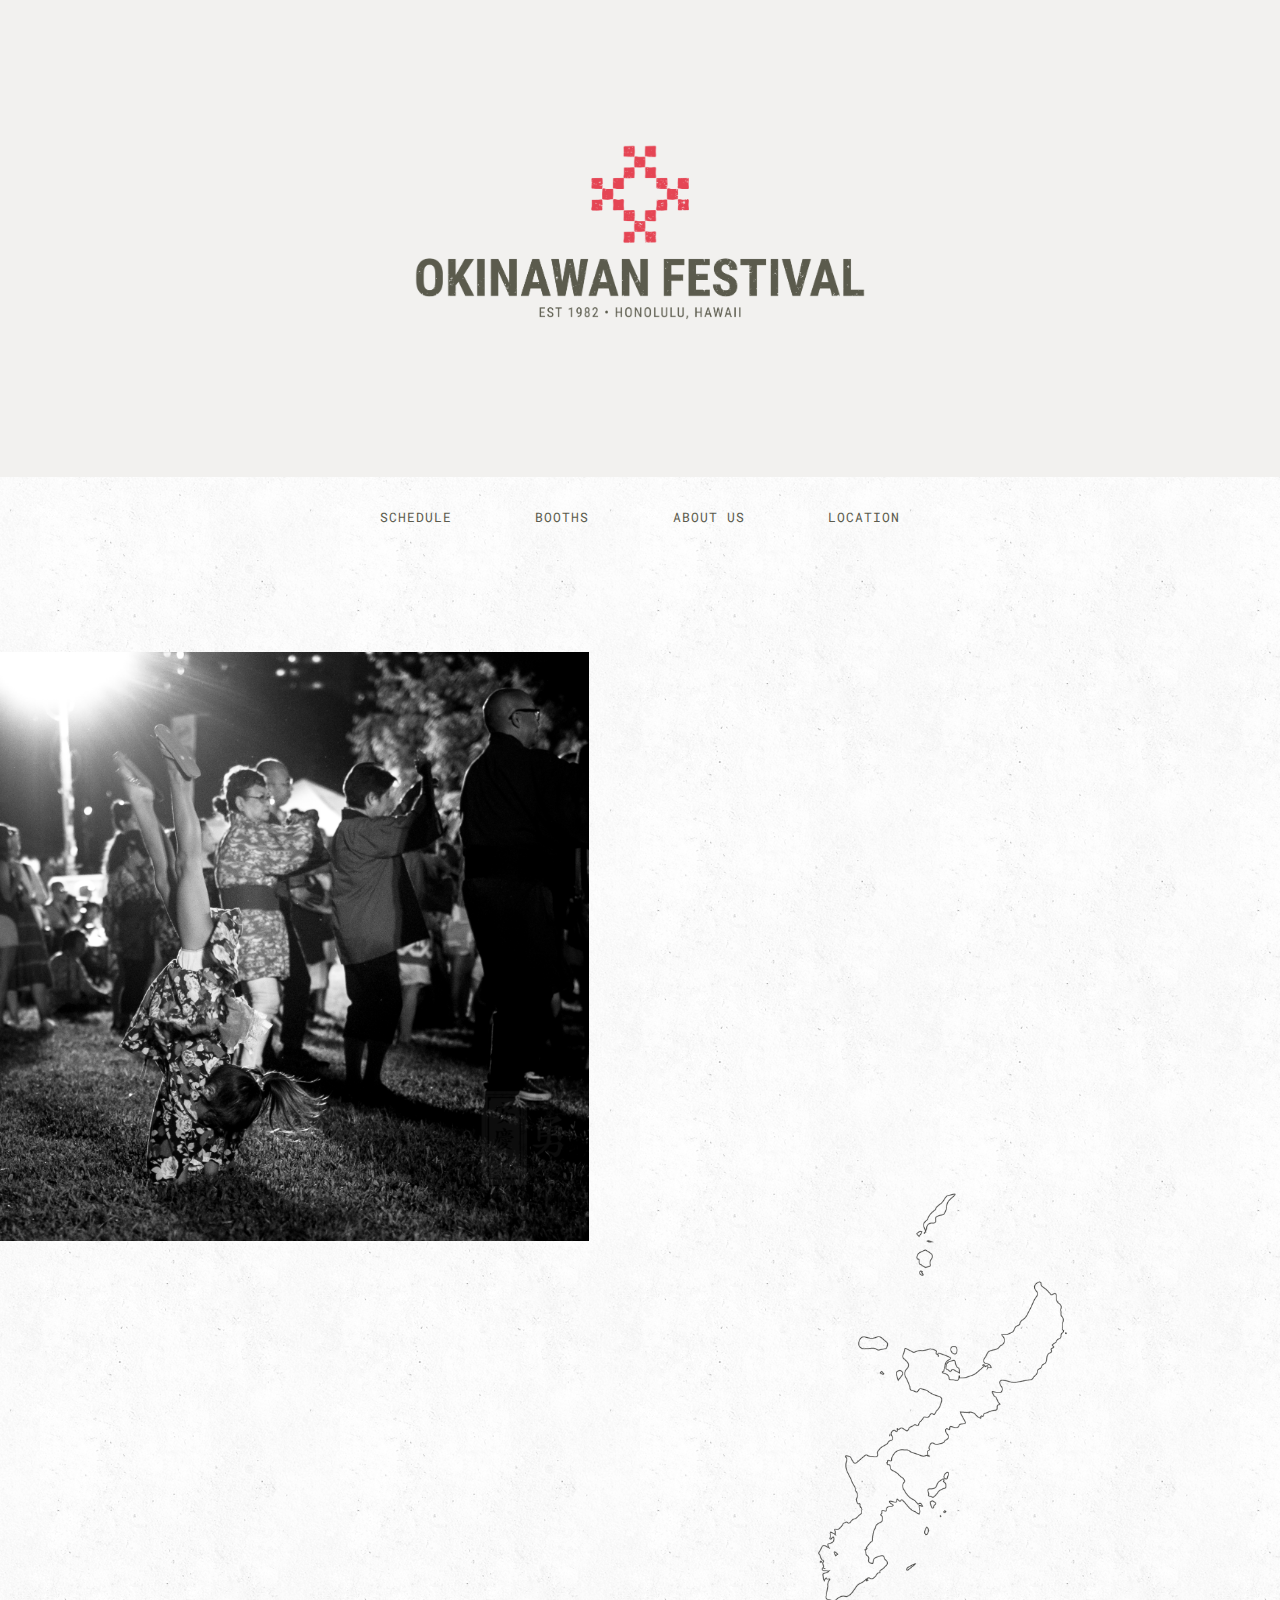
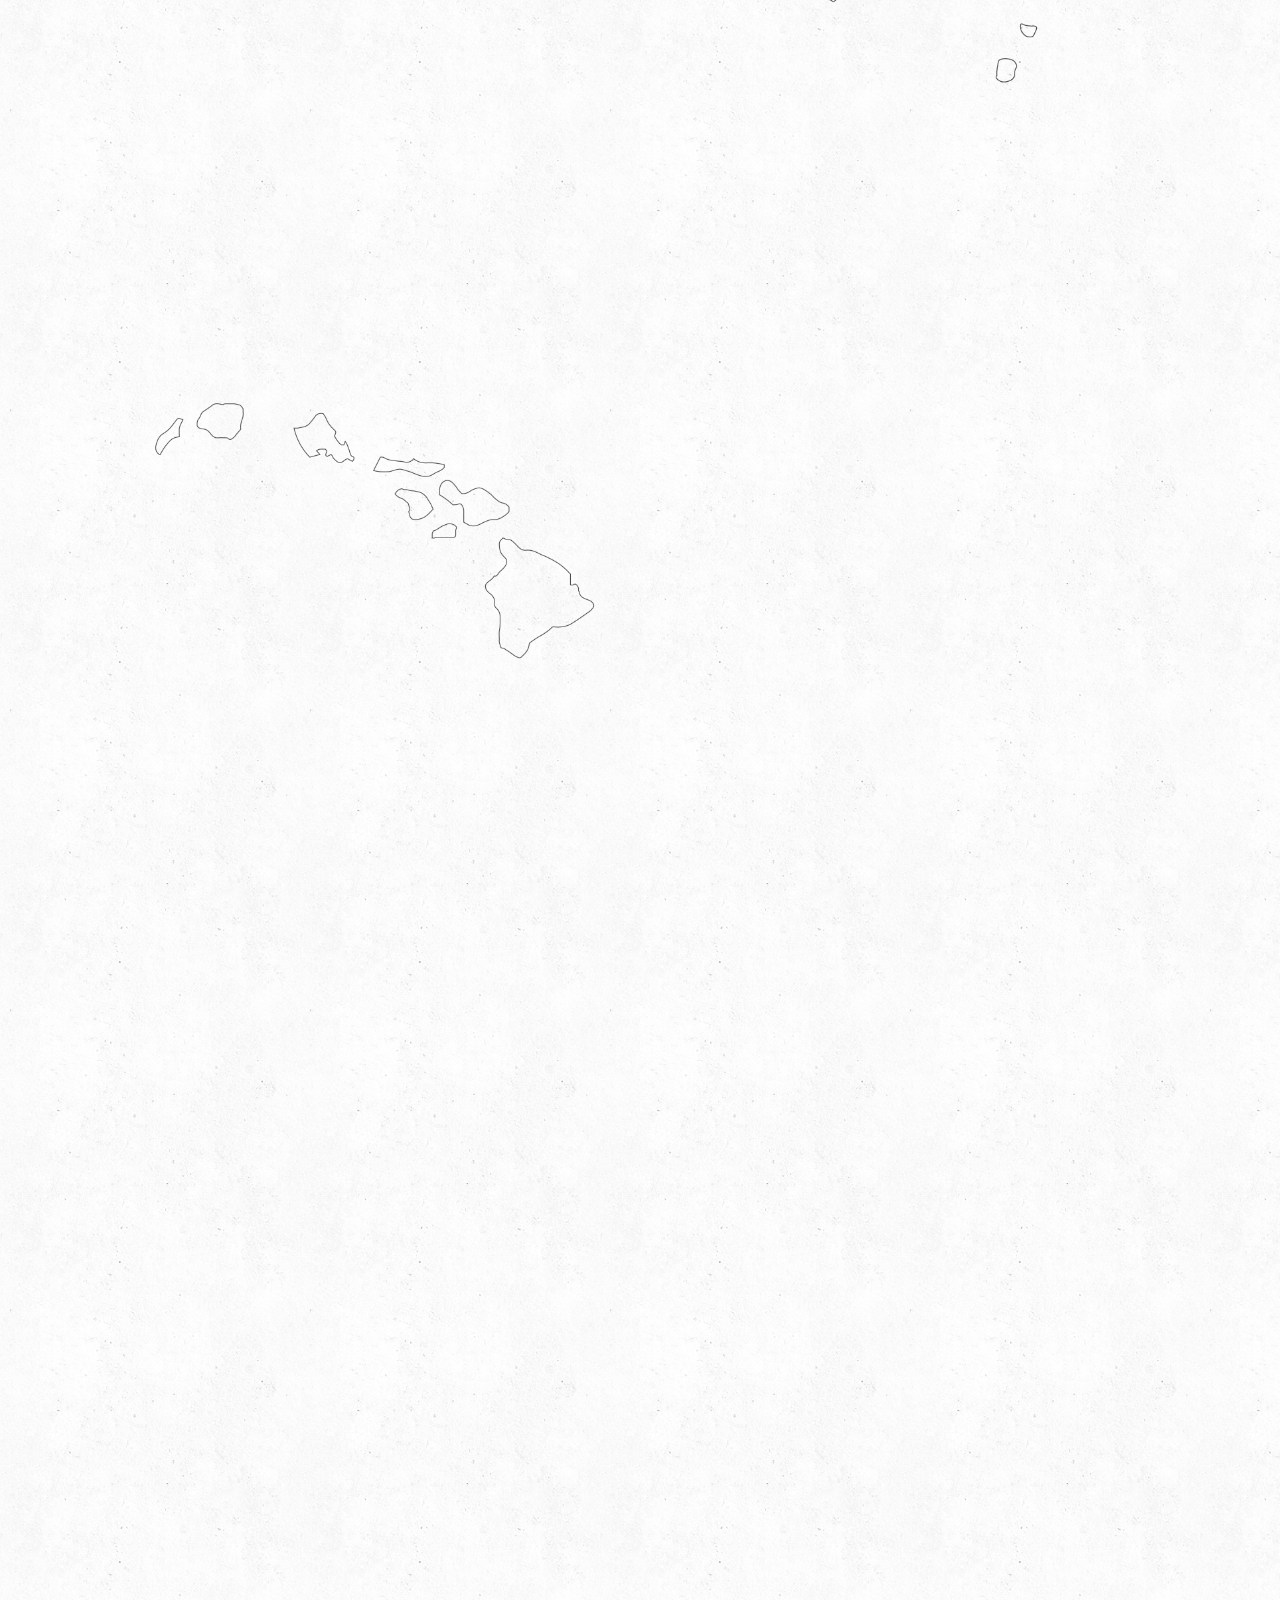
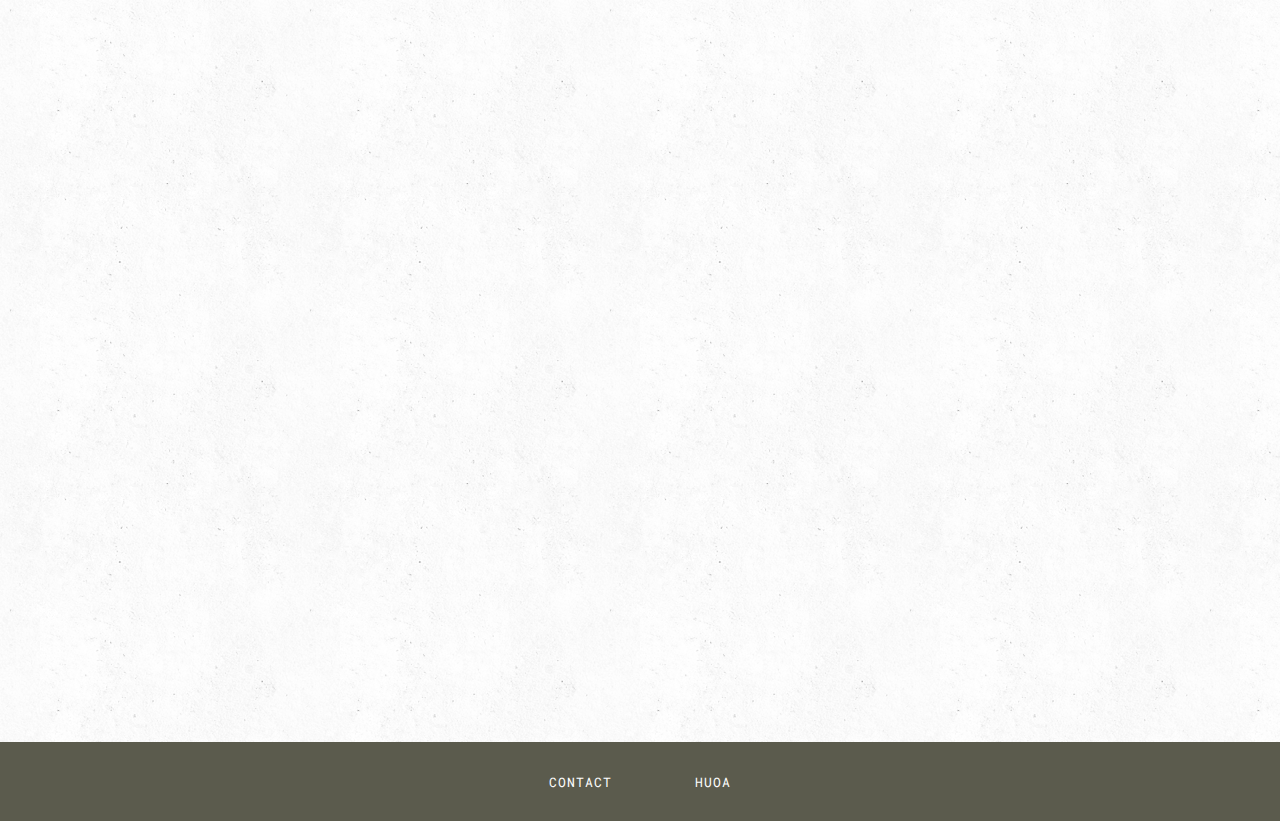
==== commit 46d56550: "modified crit" ====
--- a/index.html
+++ b/index.html
@@ -54,7 +54,7 @@
    
         <nav class="site-navigation">
         
-            
+             
             
             
             <div class="menu-button navicon">NAVICON</div>
@@ -75,7 +75,7 @@
 <main class="site-main home">
     
 
-<img src="img/banner-2.png" class="banner">
+<!--<img src="img/banner-2.png" class="banner"> -->
         
 
 <div class="one-half column story-image">
@@ -117,7 +117,7 @@
     
  
         
-   <img src="/img/okinawa.png" class="okinawa-islands">
+   <img src="img/okinawa.png" class="okinawa-islands">
         
         
         
@@ -151,7 +151,7 @@
           
              
     
-     <img src="/img/hawaiian-islands.png" class="hawaiian-islands">
+     <img src="img/hawaiian-islands.png" class="hawaiian-islands">
     
             
         <div class="container">
--- a/css/style.css
+++ b/css/style.css
@@ -492,7 +492,7 @@
 /* Main Site Section (Main Content Area) */
 .site-main {
   padding-top: 150px;
-  background: url("/img/white-wall.png");
+  background: url("../img/white-wall.png");
   background-repeat: repeat;
   background-size: auto;
   background-position: top; }
@@ -879,10 +879,10 @@
   overflow: hidden; }
 
 .hero-about {
-  background: -webkit-gradient(linear, left top, left bottom, from(rgba(35, 34, 32, 0.65)), to(rgba(35, 34, 32, 0.65))), url("/img/DSC_9577100904.jpg");
-  background: -webkit-linear-gradient(rgba(35, 34, 32, 0.65), rgba(35, 34, 32, 0.65)), url("/img/DSC_9577100904.jpg");
-  background: -o-linear-gradient(rgba(35, 34, 32, 0.65), rgba(35, 34, 32, 0.65)), url("/img/DSC_9577100904.jpg");
-  background: linear-gradient(rgba(35, 34, 32, 0.65), rgba(35, 34, 32, 0.65)), url("/img/DSC_9577100904.jpg");
+  background: -webkit-gradient(linear, left top, left bottom, from(rgba(35, 34, 32, 0.65)), to(rgba(35, 34, 32, 0.65))), url("../img/DSC_9577100904.jpg");
+  background: -webkit-linear-gradient(rgba(35, 34, 32, 0.65), rgba(35, 34, 32, 0.65)), url("../img/DSC_9577100904.jpg");
+  background: -o-linear-gradient(rgba(35, 34, 32, 0.65), rgba(35, 34, 32, 0.65)), url("../img/DSC_9577100904.jpg");
+  background: linear-gradient(rgba(35, 34, 32, 0.65), rgba(35, 34, 32, 0.65)), url("../img/DSC_9577100904.jpg");
   background-repeat: no-repeat;
   background-size: cover;
   background-position: center;
@@ -929,10 +929,10 @@
       display: none; } }
 
 .hero-schedule {
-  background: -webkit-gradient(linear, left top, left bottom, from(rgba(35, 34, 32, 0.7)), to(rgba(35, 34, 32, 0.7))), url("/img/DSF2089.jpg");
-  background: -webkit-linear-gradient(rgba(35, 34, 32, 0.7), rgba(35, 34, 32, 0.7)), url("/img/DSF2089.jpg");
-  background: -o-linear-gradient(rgba(35, 34, 32, 0.7), rgba(35, 34, 32, 0.7)), url("/img/DSF2089.jpg");
-  background: linear-gradient(rgba(35, 34, 32, 0.7), rgba(35, 34, 32, 0.7)), url("/img/DSF2089.jpg");
+  background: -webkit-gradient(linear, left top, left bottom, from(rgba(35, 34, 32, 0.7)), to(rgba(35, 34, 32, 0.7))), url("../img/DSF2089.jpg");
+  background: -webkit-linear-gradient(rgba(35, 34, 32, 0.7), rgba(35, 34, 32, 0.7)), url("../img/DSF2089.jpg");
+  background: -o-linear-gradient(rgba(35, 34, 32, 0.7), rgba(35, 34, 32, 0.7)), url("../img/DSF2089.jpg");
+  background: linear-gradient(rgba(35, 34, 32, 0.7), rgba(35, 34, 32, 0.7)), url("../img/DSF2089.jpg");
   background-repeat: no-repeat;
   background-size: cover;
   background-position: center;
@@ -972,10 +972,10 @@
   margin-bottom: 5em; }
 
 .hero-booths {
-  background: -webkit-gradient(linear, left top, left bottom, from(rgba(35, 34, 32, 0.65)), to(rgba(35, 34, 32, 0.65))), url("/img/chips.jpg");
-  background: -webkit-linear-gradient(rgba(35, 34, 32, 0.65), rgba(35, 34, 32, 0.65)), url("/img/chips.jpg");
-  background: -o-linear-gradient(rgba(35, 34, 32, 0.65), rgba(35, 34, 32, 0.65)), url("/img/chips.jpg");
-  background: linear-gradient(rgba(35, 34, 32, 0.65), rgba(35, 34, 32, 0.65)), url("/img/chips.jpg");
+  background: -webkit-gradient(linear, left top, left bottom, from(rgba(35, 34, 32, 0.65)), to(rgba(35, 34, 32, 0.65))), url("../img/chips.jpg");
+  background: -webkit-linear-gradient(rgba(35, 34, 32, 0.65), rgba(35, 34, 32, 0.65)), url("../img/chips.jpg");
+  background: -o-linear-gradient(rgba(35, 34, 32, 0.65), rgba(35, 34, 32, 0.65)), url("../img/chips.jpg");
+  background: linear-gradient(rgba(35, 34, 32, 0.65), rgba(35, 34, 32, 0.65)), url("../img/chips.jpg");
   backgrosnd-repeat: no-repeat;
   background-size: cover;
   background-position: center;
@@ -1135,10 +1135,10 @@
 
 /*LOCATION*/
 .hero-location {
-  background: -webkit-gradient(linear, left top, left bottom, from(rgba(35, 34, 32, 0.7)), to(rgba(35, 34, 32, 0.7))), url("/img/_DSF1479.jpg");
-  background: -webkit-linear-gradient(rgba(35, 34, 32, 0.7), rgba(35, 34, 32, 0.7)), url("/img/_DSF1479.jpg");
-  background: -o-linear-gradient(rgba(35, 34, 32, 0.7), rgba(35, 34, 32, 0.7)), url("/img/_DSF1479.jpg");
-  background: linear-gradient(rgba(35, 34, 32, 0.7), rgba(35, 34, 32, 0.7)), url("/img/_DSF1479.jpg");
+  background: -webkit-gradient(linear, left top, left bottom, from(rgba(35, 34, 32, 0.7)), to(rgba(35, 34, 32, 0.7))), url("../img/_DSF1479.jpg");
+  background: -webkit-linear-gradient(rgba(35, 34, 32, 0.7), rgba(35, 34, 32, 0.7)), url("../img/_DSF1479.jpg");
+  background: -o-linear-gradient(rgba(35, 34, 32, 0.7), rgba(35, 34, 32, 0.7)), url("../img/_DSF1479.jpg");
+  background: linear-gradient(rgba(35, 34, 32, 0.7), rgba(35, 34, 32, 0.7)), url("../img/_DSF1479.jpg");
   background-repeat: no-repeat;
   background-size: cover;
   background-position: center;
